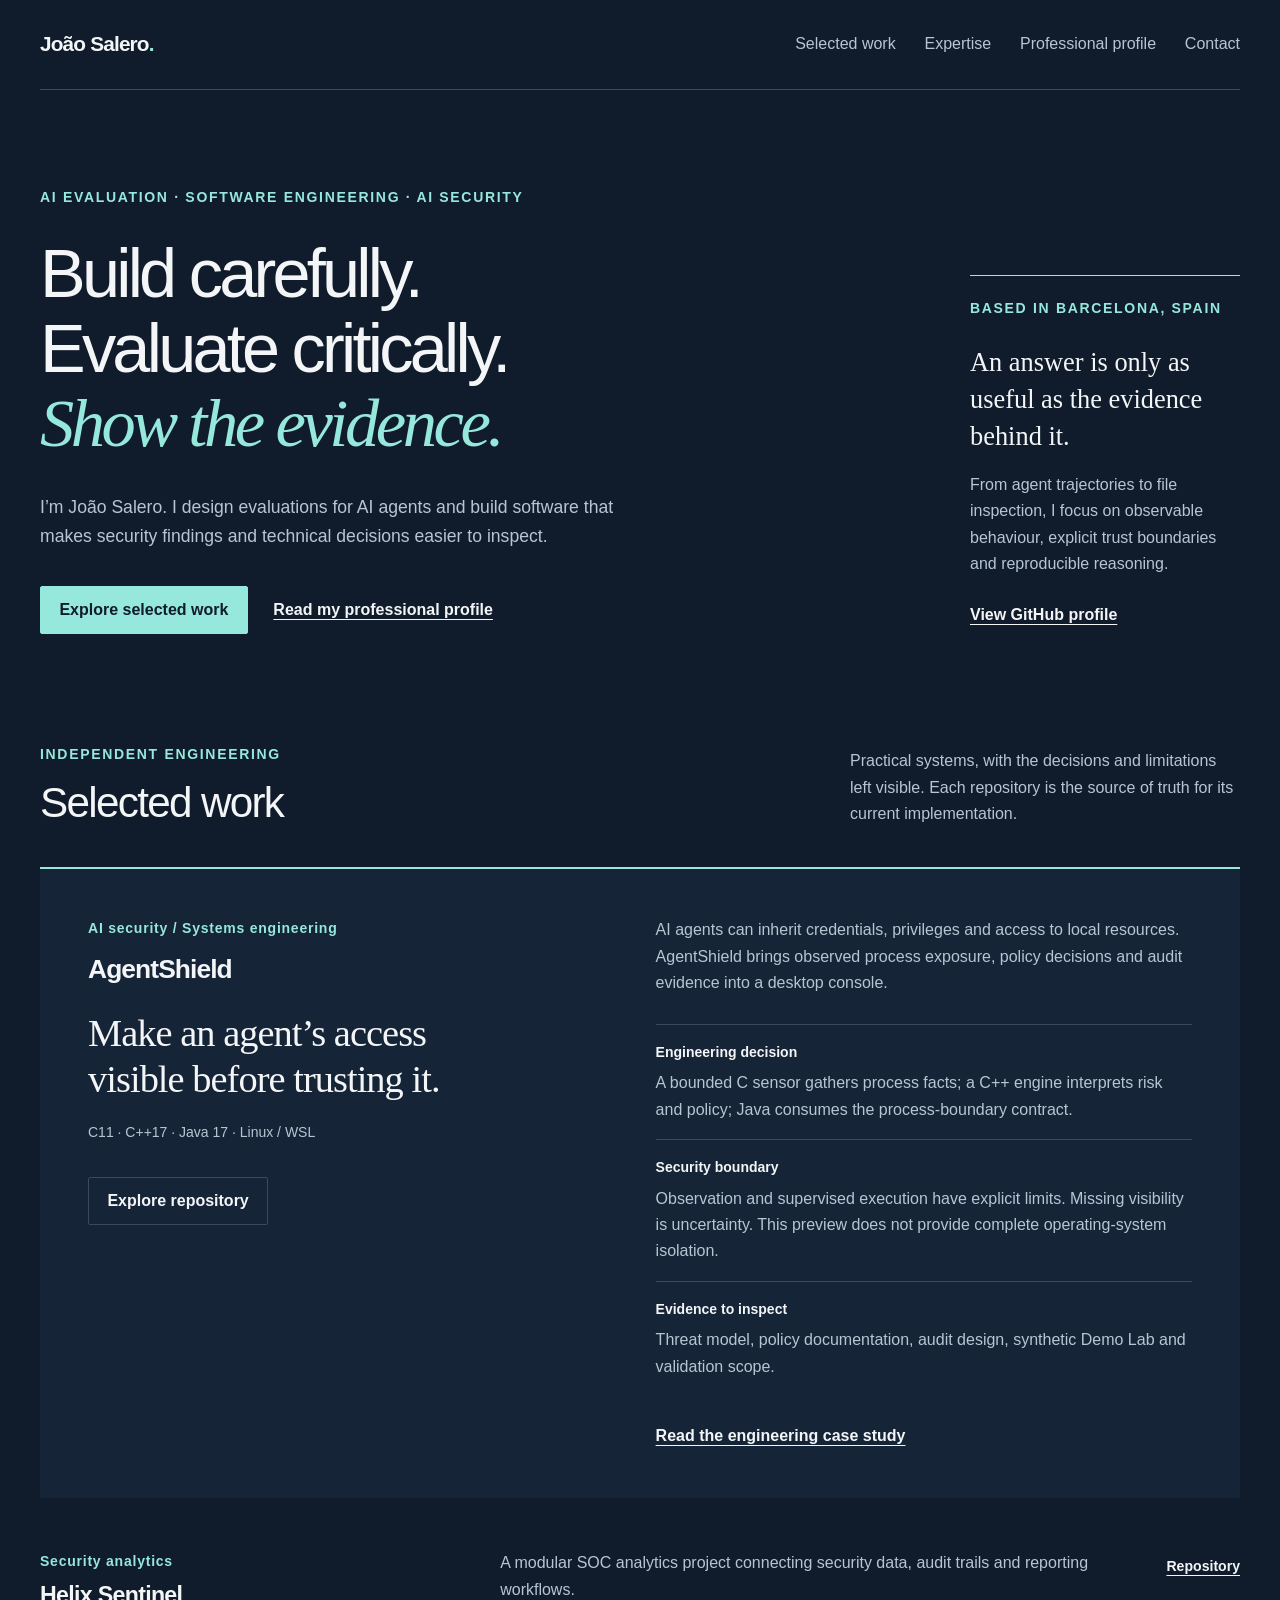
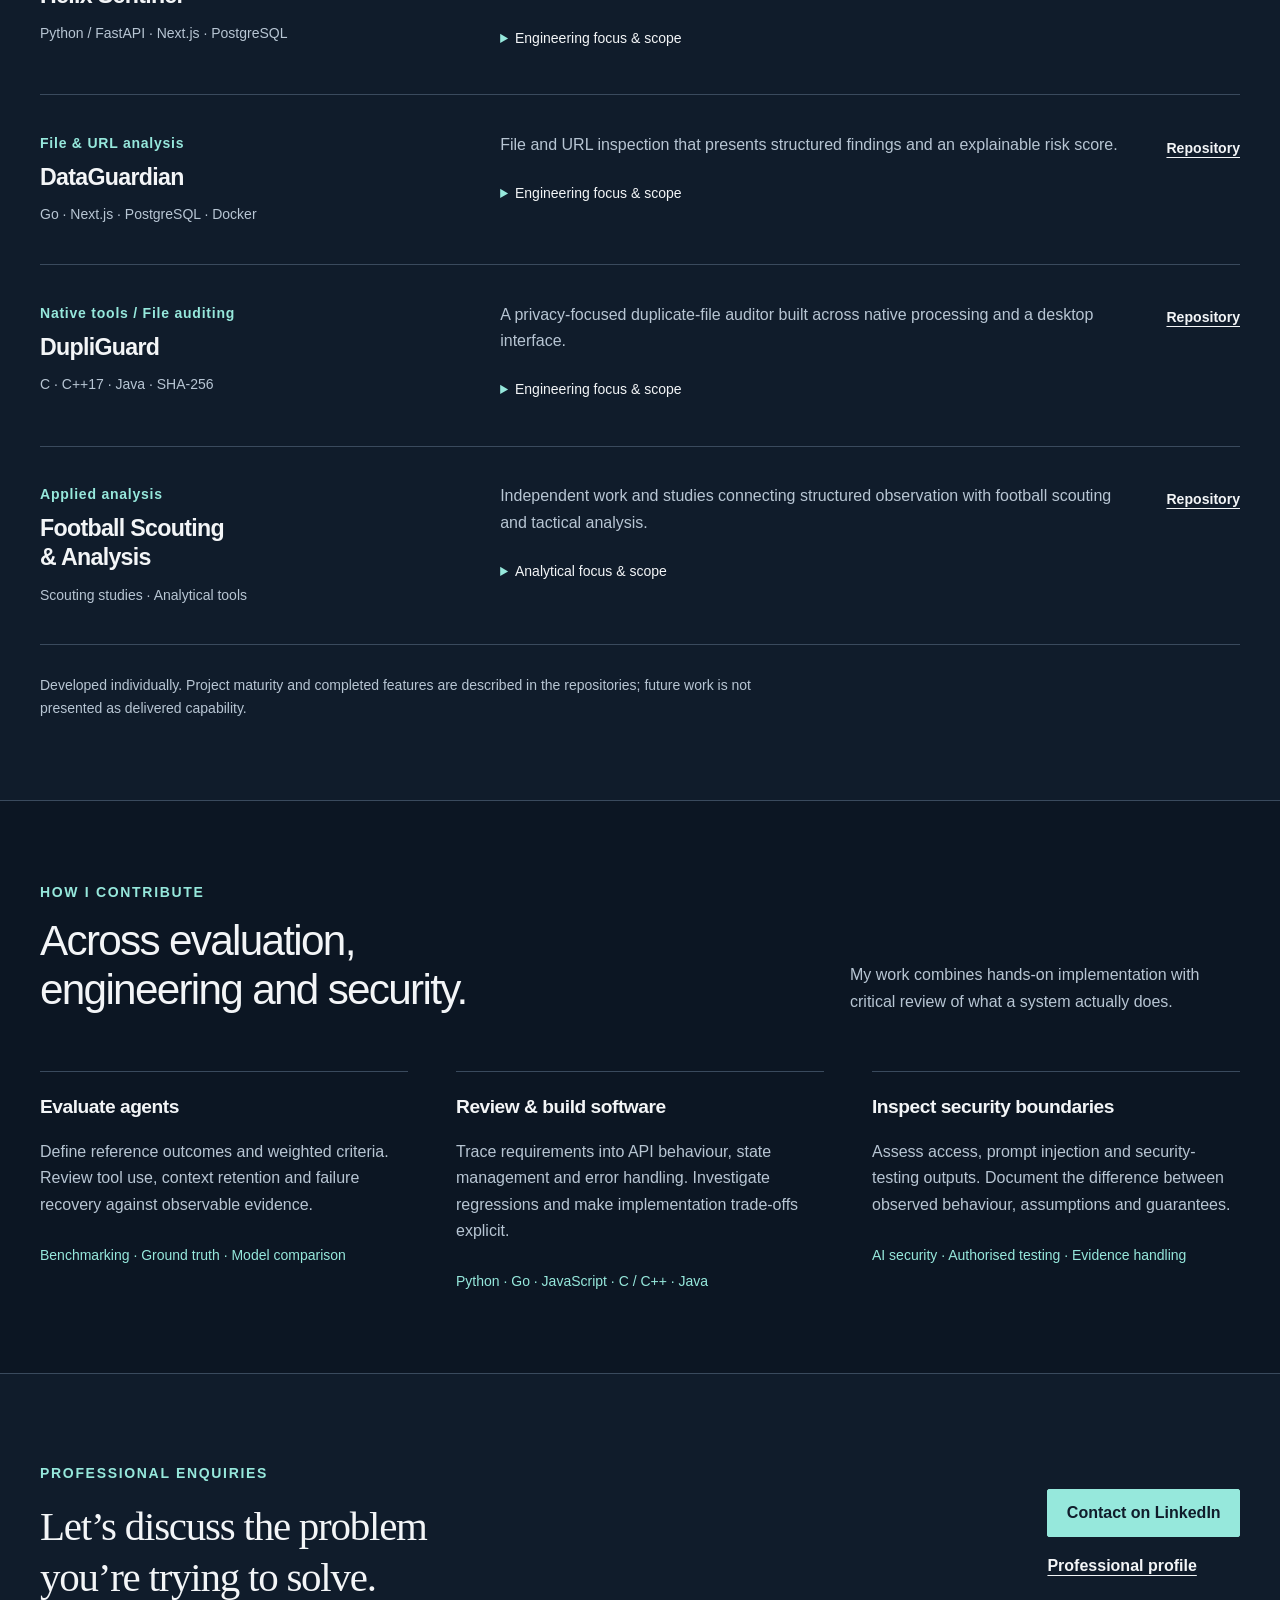
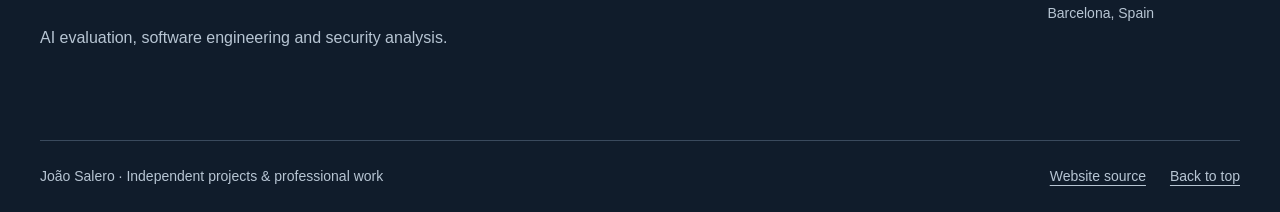
==== docs/index.html @ d2fc6507 "feat: align professional profile and add static engineering portfolio" ====
<!doctype html>
<html lang="en">
<head>
  <meta charset="utf-8">
  <meta name="viewport" content="width=device-width, initial-scale=1">
  <meta name="description" content="João Salero — AI evaluation engineer and software engineer working across agent benchmarking, security analysis and evidence-grounded engineering.">
  <meta name="theme-color" content="#101c2b">
  <meta http-equiv="Content-Security-Policy" content="default-src 'self'; script-src 'none'; style-src 'self'; img-src 'self'; base-uri 'none'; form-action 'none'; object-src 'none'">
  <meta property="og:title" content="João Salero — AI Evaluation & Software Engineering">
  <meta property="og:description" content="Independent projects, engineering decisions and a focus on verifiable evidence.">
  <meta property="og:type" content="website">
  <title>João Salero — AI Evaluation & Software Engineering</title>
  <link rel="canonical" href="https://joaosalero.github.io/joaosalero/">
  <link rel="icon" href="favicon.svg" type="image/svg+xml">
  <link rel="stylesheet" href="style.css">
</head>
<body>
  <a class="skip-link" href="#main">Skip to content</a>
  <header class="site-header wrap">
    <a class="wordmark" href="./" aria-label="João Salero, home">João Salero<span class="wordmark-dot" aria-hidden="true">.</span></a>
    <nav aria-label="Main navigation"><a href="#work">Selected work</a><a href="#practice">Expertise</a><a href="profile.html">Professional profile</a><a href="#contact">Contact</a></nav>
  </header>
  <main id="main">
    <section class="hero wrap" aria-labelledby="hero-title">
      <div class="hero-copy">
        <p class="eyebrow">AI evaluation · Software engineering · AI security</p>
        <h1 id="hero-title">Build carefully.<br> Evaluate critically.<br> <em>Show the evidence.</em></h1>
        <p class="hero-description">I’m João Salero. I design evaluations for AI agents and build software that makes security findings and technical decisions easier to inspect.</p>
        <div class="hero-actions"><a class="button" href="#work">Explore selected work</a><a class="text-link" href="profile.html">Read my professional profile</a></div>
      </div>
      <aside class="hero-note" aria-label="Engineering approach"><p class="eyebrow">Based in Barcelona, Spain</p><p class="note-title">An answer is only as useful as the evidence behind it.</p><p>From agent trajectories to file inspection, I focus on observable behaviour, explicit trust boundaries and reproducible reasoning.</p><a class="text-link" href="https://github.com/joaosalero">View GitHub profile</a></aside>
    </section>

    <section class="work-section wrap" id="work" aria-labelledby="work-title">
      <div class="section-heading"><div><p class="eyebrow">Independent engineering</p><h2 id="work-title">Selected work</h2></div><p>Practical systems, with the decisions and limitations left visible. Each repository is the source of truth for its current implementation.</p></div>
      <article class="featured-project" aria-labelledby="agentshield-title">
        <div class="featured-intro"><p class="project-category">AI security / Systems engineering</p><h3 id="agentshield-title">AgentShield</h3><p class="featured-summary">Make an agent’s access<br> visible before trusting it.</p><p class="stack">C11 · C++17 · Java 17 · Linux / WSL</p><a class="button button-outline" href="https://github.com/joaosalero/agentshield">Explore repository</a></div>
        <div class="featured-detail"><p>AI agents can inherit credentials, privileges and access to local resources. AgentShield brings observed process exposure, policy decisions and audit evidence into a desktop console.</p><dl class="decision-list"><div><dt>Engineering decision</dt><dd>A bounded C sensor gathers process facts; a C++ engine interprets risk and policy; Java consumes the process-boundary contract.</dd></div><div><dt>Security boundary</dt><dd>Observation and supervised execution have explicit limits. Missing visibility is uncertainty. This preview does not provide complete operating-system isolation.</dd></div><div><dt>Evidence to inspect</dt><dd>Threat model, policy documentation, audit design, synthetic Demo Lab and validation scope.</dd></div></dl><a class="text-link" href="https://github.com/joaosalero/agentshield/blob/main/docs/PORTFOLIO_CASE_STUDY.md">Read the engineering case study</a></div>
      </article>
      <div class="project-list">
        <article class="project-row" aria-labelledby="helix-title"><div><p class="project-category">Security analytics</p><h3 id="helix-title">Helix Sentinel</h3><p class="stack">Python / FastAPI · Next.js · PostgreSQL</p></div><div><p>A modular SOC analytics project connecting security data, audit trails and reporting workflows.</p><details><summary>Engineering focus &amp; scope</summary><div class="details-content"><p>The engineering focus is keeping domain responsibilities and evidence handling understandable as the platform develops.</p><p><strong>Boundary:</strong> a development preview. Ingestion authentication, tenant separation and refresh-token revocation require further work before production use.</p></div></details></div><a class="project-link" href="https://github.com/joaosalero/helix-sentinel" aria-label="Helix Sentinel repository">Repository</a></article>
        <article class="project-row" aria-labelledby="dataguardian-title"><div><p class="project-category">File &amp; URL analysis</p><h3 id="dataguardian-title">DataGuardian</h3><p class="stack">Go · Next.js · PostgreSQL · Docker</p></div><div><p>File and URL inspection that presents structured findings and an explainable risk score.</p><details><summary>Engineering focus &amp; scope</summary><div class="details-content"><p>A Go backend and Next.js interface inspect files and HTTP responses, persist findings and assign fixed scores by severity. Application-level SSRF controls restrict outbound URL inspection.</p><p><strong>Boundary:</strong> inspection runs inside the Go application process. An application container is not a dedicated per-analysis sandbox. Findings do not guarantee safety or complete malware detection.</p></div></details></div><a class="project-link" href="https://github.com/joaosalero/dataguardian" aria-label="DataGuardian repository">Repository</a></article>
        <article class="project-row" aria-labelledby="dupliguard-title"><div><p class="project-category">Native tools / File auditing</p><h3 id="dupliguard-title">DupliGuard</h3><p class="stack">C · C++17 · Java · SHA-256</p></div><div><p>A privacy-focused duplicate-file auditor built across native processing and a desktop interface.</p><details><summary>Engineering focus &amp; scope</summary><div class="details-content"><p>The project explores file comparison, hashing and integration between C, C++ and Java. Large-file behaviour, filesystem changes and memory use are important parts of reviewing a duplicate-file tool.</p><p><strong>Boundary:</strong> duplicate findings depend on filesystem conditions and documented guarantees. No benchmark or throughput claim is made here.</p></div></details></div><a class="project-link" href="https://github.com/joaosalero/dupliguard" aria-label="DupliGuard repository">Repository</a></article>
        <article class="project-row" aria-labelledby="football-title"><div><p class="project-category">Applied analysis</p><h3 id="football-title">Football Scouting<br> &amp; Analysis</h3><p class="stack">Scouting studies · Analytical tools</p></div><div><p>Independent work and studies connecting structured observation with football scouting and tactical analysis.</p><details><summary>Analytical focus &amp; scope</summary><div class="details-content"><p>This work accompanies my Professional Diploma in Football Scouting and Tactical Analysis at Barça Innovation Hub. It applies analytical thinking to player observation, interpretation and communication.</p><p><strong>Boundary:</strong> educational and independent work. Interpret outputs with the provenance, rights and limitations of the material used.</p></div></details></div><a class="project-link" href="https://github.com/joaosalero/football_scouting_-_analysis" aria-label="Football Scouting and Analysis repository">Repository</a></article>
      </div>
      <p class="section-note">Developed individually. Project maturity and completed features are described in the repositories; future work is not presented as delivered capability.</p>
    </section>
    <section class="practice-section" id="practice" aria-labelledby="practice-title"><div class="wrap"><div class="section-heading"><div><p class="eyebrow">How I contribute</p><h2 id="practice-title">Across evaluation,<br> engineering and security.</h2></div><p>My work combines hands-on implementation with critical review of what a system actually does.</p></div><div class="practice-grid"><div><h3>Evaluate agents</h3><p>Define reference outcomes and weighted criteria. Review tool use, context retention and failure recovery against observable evidence.</p><p class="practice-tools">Benchmarking · Ground truth · Model comparison</p></div><div><h3>Review &amp; build software</h3><p>Trace requirements into API behaviour, state management and error handling. Investigate regressions and make implementation trade-offs explicit.</p><p class="practice-tools">Python · Go · JavaScript · C / C++ · Java</p></div><div><h3>Inspect security boundaries</h3><p>Assess access, prompt injection and security-testing outputs. Document the difference between observed behaviour, assumptions and guarantees.</p><p class="practice-tools">AI security · Authorised testing · Evidence handling</p></div></div></div></section>
    <section class="contact-section wrap" id="contact" aria-labelledby="contact-title"><div><p class="eyebrow">Professional enquiries</p><h2 id="contact-title">Let’s discuss the problem<br> you’re trying to solve.</h2><p>AI evaluation, software engineering and security analysis.</p></div><div class="contact-links"><a class="button" href="https://www.linkedin.com/in/jo%C3%A3o-luiz-a-37aa011a8/">Contact on LinkedIn</a><a class="text-link" href="profile.html">Professional profile</a><span class="contact-location">Barcelona, Spain</span></div></section>
  </main>
  <footer class="site-footer wrap"><p>João Salero · Independent projects &amp; professional work</p><a href="https://github.com/joaosalero/joaosalero">Website source</a><a href="#main">Back to top</a></footer>
</body>
</html>
---- docs/style.css ----
:root {
  color-scheme:dark;
  --bg:#101c2b;
  --surface:#152437;
  --text:#f3f5f7;
  --muted:#b7c5d3;
  --line:#3a4a5d;
  --accent:#96e8dc;
  --ink:#101c2b;
  --max:1240px;
  font-family:Inter,"Segoe UI",Arial,sans-serif;
  font-size:100%;
  font-synthesis:none;
  text-rendering:optimizeLegibility
}
* {
  box-sizing:border-box
}
html {
  scroll-behavior:smooth;
  scroll-padding-top:2rem
}
body {
  margin:0;
  background:var(--bg);
  color:var(--text);
  line-height:1.65
}
a {
  color:inherit;
  text-decoration-thickness:1px;
  text-underline-offset:.25em
}
a:hover {
  color:var(--accent)
}
a:focus-visible,summary:focus-visible {
  outline:3px solid var(--accent);
  outline-offset:6px
}
p,h1,h2,h3,dl {
  margin:0
}
p+p {
  margin-top:1rem
}
.wrap {
  width:min(calc(100% - 5rem),var(--max));
  margin-inline:auto
}
.skip-link {
  position:absolute;
  left:1rem;
  top:-6rem;
  padding:.7rem 1rem;
  background:var(--accent);
  color:var(--ink);
  z-index:5
}
.skip-link:hover { color:var(--ink); }
.skip-link:focus {
  top:1rem
}
.site-header {
  display:flex;
  align-items:center;
  justify-content:space-between;
  gap:2rem;
  padding-block:1.7rem;
  border-bottom:1px solid var(--line)
}
.wordmark {
  font-size:1.3rem;
  font-weight:700;
  letter-spacing:-.04em;
  text-decoration:none;
  white-space:nowrap
}
.wordmark-dot {
  color:var(--accent)
}
nav {
  display:flex;
  align-items:center;
  gap:1.8rem;
  flex-wrap:wrap
}
nav a {
  font-size:1rem;
  text-decoration:none;
  color:var(--muted)
}
.hero {
  display:grid;
  grid-template-columns:minmax(0,1fr) 270px;
  gap:5rem;
  align-items:end;
  padding-block:6rem 6.8rem
}
.eyebrow {
  font-size:.875rem;
  font-weight:600;
  text-transform:uppercase;
  letter-spacing:.12em;
  color:var(--accent);
  line-height:1.6
}
.hero h1 {
  font-size:clamp(2.75rem,5.35vw,4.65rem);
  font-weight:450;
  letter-spacing:-.055em;
  line-height:1.09;
  margin-top:1.8rem
}
.hero h1 em {
  font-family:Georgia,"Times New Roman",serif;
  font-weight:400;
  color:var(--accent);
  letter-spacing:-.05em
}
.hero-description {
  max-width:600px;
  font-size:1.1rem;
  color:var(--muted);
  margin-top:2rem
}
.hero-actions {
  display:flex;
  align-items:center;
  gap:1.6rem;
  flex-wrap:wrap;
  margin-top:2.2rem
}
.button {
  display:inline-flex;
  justify-content:center;
  align-items:center;
  min-height:48px;
  padding:.75rem 1.15rem;
  background:var(--accent);
  color:var(--ink);
  font-weight:650;
  font-size:1rem;
  text-decoration:none;
  border:1px solid var(--accent);
  border-radius:2px;
  line-height:1.4
}
.button:hover {
  background:#c0f4ec;
  color:var(--ink)
}
.text-link {
  font-size:1rem;
  font-weight:550;
  text-decoration-line:underline
}
.hero-note {
  border-top:1px solid var(--accent);
  padding-top:1.3rem;
  padding-bottom:.4rem
}
.hero-note .eyebrow {
  font-size:.875rem
}
.note-title {
  font-family:Georgia,"Times New Roman",serif;
  font-size:1.65rem;
  line-height:1.4;
  margin-top:1.5rem
}
.hero-note>p:not(.eyebrow):not(.note-title) {
  font-size:1rem;
  color:var(--muted);
  margin-block:1.1rem 1.5rem
}
.work-section {
  padding-bottom:5rem
}
.section-heading {
  display:flex;
  align-items:end;
  justify-content:space-between;
  gap:3rem;
  margin-bottom:2.5rem
}
.section-heading h2 {
  font-size:clamp(2rem,3.3vw,2.9rem);
  font-weight:450;
  letter-spacing:-.04em;
  line-height:1.18;
  margin-top:.75rem
}
.section-heading>p {
  max-width:390px;
  font-size:1rem;
  color:var(--muted)
}
.featured-project {
  display:grid;
  grid-template-columns:1fr 1.1fr;
  gap:5rem;
  padding:3rem;
  background:var(--surface);
  border-top:2px solid var(--accent)
}
.project-category {
  color:var(--accent);
  font-size:.875rem;
  font-weight:600;
  letter-spacing:.055em
}
.featured-intro h3 {
  font-size:1.65rem;
  letter-spacing:-.035em;
  margin-top:.75rem;
  line-height:1.25
}
.featured-summary {
  font-family:Georgia,"Times New Roman",serif;
  font-size:clamp(1.8rem,3vw,2.55rem);
  line-height:1.22;
  margin-top:1.5rem;
  letter-spacing:-.025em
}
.stack {
  font-size:.875rem;
  color:var(--muted);
  margin-top:1.1rem;
  line-height:1.7
}
.button-outline {
  background:transparent;
  color:var(--text);
  border-color:var(--line);
  margin-top:2rem
}
.button-outline:hover {
  background:var(--accent);
  border-color:var(--accent)
}
.featured-detail>p {
  color:var(--muted);
  font-size:1rem
}
.decision-list {
  margin-block:1.7rem
}
.decision-list>div {
  padding-block:1rem;
  border-top:1px solid var(--line)
}
dt {
  font-size:.875rem;
  font-weight:650;
  color:var(--text)
}
dd {
  font-size:1rem;
  color:var(--muted);
  margin:.4rem 0 0
}
.project-list {
  margin-top:1rem
}
.project-row {
  display:grid;
  grid-template-columns:1fr 1.5fr auto;
  gap:3rem;
  padding-block:2.3rem;
  border-bottom:1px solid var(--line);
  align-items:start
}
.project-row h3 {
  font-size:1.45rem;
  font-weight:550;
  line-height:1.25;
  letter-spacing:-.03em;
  margin-top:.5rem
}
.project-row .stack {
  margin-top:.7rem
}
.project-row>div:nth-child(2)>p {
  font-size:1rem;
  color:var(--muted)
}
.project-link {
  font-size:.88rem;
  font-weight:600;
  padding:.3rem 0;
  min-height:44px
}
.project-row details {
  margin-top:1.05rem
}
summary {
  cursor:pointer;
  font-size:.875rem;
  color:var(--text);
  padding:.45rem 0;
  width:fit-content
}
summary::marker {
  color:var(--accent)
}
.details-content {
  padding:1rem 0 .2rem;
  color:var(--muted);
  font-size:1rem
}
.details-content strong {
  color:var(--text);
  font-weight:550
}
.section-note {
  max-width:760px;
  margin-top:1.8rem;
  font-size:.875rem;
  color:var(--muted)
}
.practice-section {
  background:#0c1623;
  padding-block:5rem;
  border-block:1px solid var(--line)
}
.practice-grid {
  display:grid;
  grid-template-columns:repeat(3,1fr);
  gap:3rem;
  margin-top:3.5rem
}
.practice-grid h3 {
  font-size:1.2rem;
  letter-spacing:-.025em;
  font-weight:550;
  border-top:1px solid var(--line);
  padding-top:1.2rem
}
.practice-grid p {
  color:var(--muted);
  font-size:1rem;
  margin-top:1rem
}
.practice-grid .practice-tools {
  font-size:.875rem;
  color:var(--accent);
  margin-top:1.6rem
}
.contact-section {
  display:flex;
  justify-content:space-between;
  align-items:center;
  gap:3rem;
  padding-block:5.5rem
}
.contact-section h2 {
  font-family:Georgia,"Times New Roman",serif;
  font-size:clamp(2rem,3.2vw,2.8rem);
  font-weight:400;
  letter-spacing:-.03em;
  line-height:1.25;
  margin-top:1rem
}
.contact-section>div>p:last-child {
  color:var(--muted);
  margin-top:1.4rem
}
.contact-links {
  display:flex;
  flex-direction:column;
  align-items:flex-start;
  gap:1rem;
  flex-shrink:0
}
.contact-location {
  color:var(--muted);
  font-size:.875rem;
  margin-top:.4rem
}
.site-footer {
  display:flex;
  gap:1.5rem;
  justify-content:space-between;
  align-items:center;
  border-top:1px solid var(--line);
  padding-block:1.5rem;
  font-size:.875rem;
  color:var(--muted)
}
.site-footer p {
  margin-right:auto
}
.site-footer a {
  white-space:nowrap
}
.profile-main {
  max-width:860px;
  margin-inline:auto;
  padding-block:4.5rem 5rem
}
.profile-main h1 {
  font-size:clamp(2.8rem,6vw,4.5rem);
  font-weight:450;
  letter-spacing:-.05em;
  line-height:1.15;
  margin-top:1rem
}
.profile-lead {
  font-size:1.3rem;
  color:var(--accent);
  margin-top:1.2rem
}
.profile-meta {
  color:var(--muted);
  font-size:1rem;
  margin-top:1rem
}
.profile-main section {
  margin-top:3rem;
  border-top:1px solid var(--line);
  padding-top:1.6rem
}
.profile-main h2 {
  font-size:1.3rem;
  font-weight:550;
  letter-spacing:-.025em;
  margin-bottom:1rem
}
.profile-main h3 {
  font-size:1rem;
  margin:1.5rem 0 .4rem
}
.profile-main section>p,.profile-main li {
  color:var(--muted)
}
.profile-main ul {
  padding-left:1.2rem
}
.profile-main li {
  padding-left:.3rem;
  margin-block:.5rem
}
.profile-main .print-note {
  font-size:.875rem;
  color:var(--muted);
  margin-top:2rem
}
.profile-main .experience-item {
  margin-block:1.6rem
}
.experience-item p {
  font-size:1rem;
  color:var(--muted)
}
@media(min-width:1500px) {
  .hero {
    padding-top:7.5rem;
    padding-bottom:8rem
  }
}
@media(max-width:1000px) {
  .wrap {
    width:calc(100% - 3rem)
  }
  .hero {
    gap:2.5rem;
    grid-template-columns:minmax(0,1fr) 230px;
    padding-block:4.5rem 5rem
  }
  .hero h1 {
    font-size:clamp(2.7rem,5.6vw,4rem)
  }
  .hero-actions {
    gap:1.2rem
  }
  .featured-project {
    gap:2.5rem;
    padding:2.3rem
  }
  .project-row {
    gap:1.8rem;
    grid-template-columns:1fr 1.35fr auto
  }
  .practice-grid {
    gap:2rem
  }
  nav {
    gap:1.2rem
  }
  .profile-main {
    max-width:760px
  }
}
@media(max-width:760px) {
  .site-header {
    align-items:flex-start;
    flex-direction:column;
    gap:1.2rem;
    padding-block:1.3rem
  }
  nav {
    gap:.5rem 1.2rem
  }
  nav a {
    font-size:.875rem;
    min-height:32px;
    display:inline-flex;
    align-items:center
  }
  .hero {
    grid-template-columns:1fr;
    gap:3rem;
    padding-block:3.5rem 4rem
  }
  .hero h1 {
    font-size:clamp(2.65rem,8.7vw,4rem);
    margin-top:1.4rem
  }
  .hero-description {
    font-size:1rem
  }
  .hero-note {
    max-width:520px;
    display:grid;
    grid-template-columns:1fr 1fr;
    gap:1rem 2rem
  }
  .hero-note .eyebrow {
    grid-column:1/-1
  }
  .hero-note .note-title {
    margin:0;
    font-size:1.4rem;
    grid-row:2/4
  }
  .hero-note>p:not(.eyebrow):not(.note-title) {
    margin:0;
    font-size:.875rem
  }
  .hero-note .text-link {
    grid-column:2
  }
  .section-heading {
    align-items:flex-start;
    flex-direction:column;
    gap:1.2rem;
    margin-bottom:2rem
  }
  .section-heading>p {
    max-width:560px
  }
  .featured-project {
    grid-template-columns:1fr;
    gap:2.3rem;
    padding:2rem
  }
  .featured-summary br {
    display:none
  }
  .featured-summary {
    max-width:400px
  }
  .button-outline {
    margin-top:1.3rem
  }
  .project-row {
    grid-template-columns:1fr;
    gap:1rem;
    padding-block:2rem
  }
  .project-row .project-link {
    width:fit-content;
    align-self:start
  }
  .project-row h3 br {
    display:none
  }
  .project-row>div:nth-child(2) {
    max-width:600px
  }
  .practice-section {
    padding-block:3.5rem
  }
  .practice-grid {
    grid-template-columns:1fr;
    gap:2rem;
    margin-top:2.5rem
  }
  .practice-grid .practice-tools {
    margin-top:1rem
  }
  .contact-section {
    align-items:flex-start;
    flex-direction:column;
    gap:2rem;
    padding-block:3.5rem
  }
  .contact-section h2 br {
    display:none
  }
  .site-footer {
    flex-wrap:wrap;
    gap:.7rem 1.5rem
  }
  .site-footer p {
    flex-basis:100%
  }
  .profile-main {
    padding-block:3rem 4rem
  }
  .profile-lead {
    font-size:1.15rem
  }
}
@media(max-width:400px) {
  .wrap {
    width:calc(100% - 2rem)
  }
  .hero h1 {
    font-size:2.6rem
  }
  .eyebrow {
    font-size:.875rem
  }
  .hero-note {
    grid-template-columns:1fr
  }
  .hero-note .note-title {
    grid-row:auto
  }
  .hero-note .text-link {
    grid-column:auto
  }
  .hero-actions {
    align-items:flex-start;
    flex-direction:column
  }
  .featured-project {
    padding:1.5rem
  }
  .profile-main h1 {
    font-size:2.8rem
  }
}
@media(prefers-reduced-motion:reduce) {
  html {
    scroll-behavior:auto
  }
}
@media print {
  :root {
    color-scheme:light;
    --bg:#fff;
    --text:#111;
    --muted:#333;
    --line:#aaa;
    --accent:#164b54;
    --ink:#111
  }
  body {
    font-size:10pt;
    background:#fff;
    color:#111;
    line-height:1.5
  }
  .site-header,.site-footer,.skip-link,.print-note {
    display:none
  }
  .wrap,.profile-main {
    width:100%;
    max-width:none;
    margin:0;
    padding:0
  }
  .profile-main h1 {
    font-size:27pt
  }
  .profile-lead {
    font-size:13pt
  }
  .profile-main section {
    margin-top:1.3rem;
    padding-top:.8rem;
    break-inside:avoid
  }
  .profile-main h2 {
    font-size:13pt
  }
  .profile-main h3 {
    font-size:10pt
  }
  .profile-main a {
    color:#111;
    text-decoration:none
  }
  .profile-main .experience-item {
    margin-block:.7rem
  }
  .profile-main li {
    margin-block:.3rem
  }
  @page {
    margin:18mm
  }
}
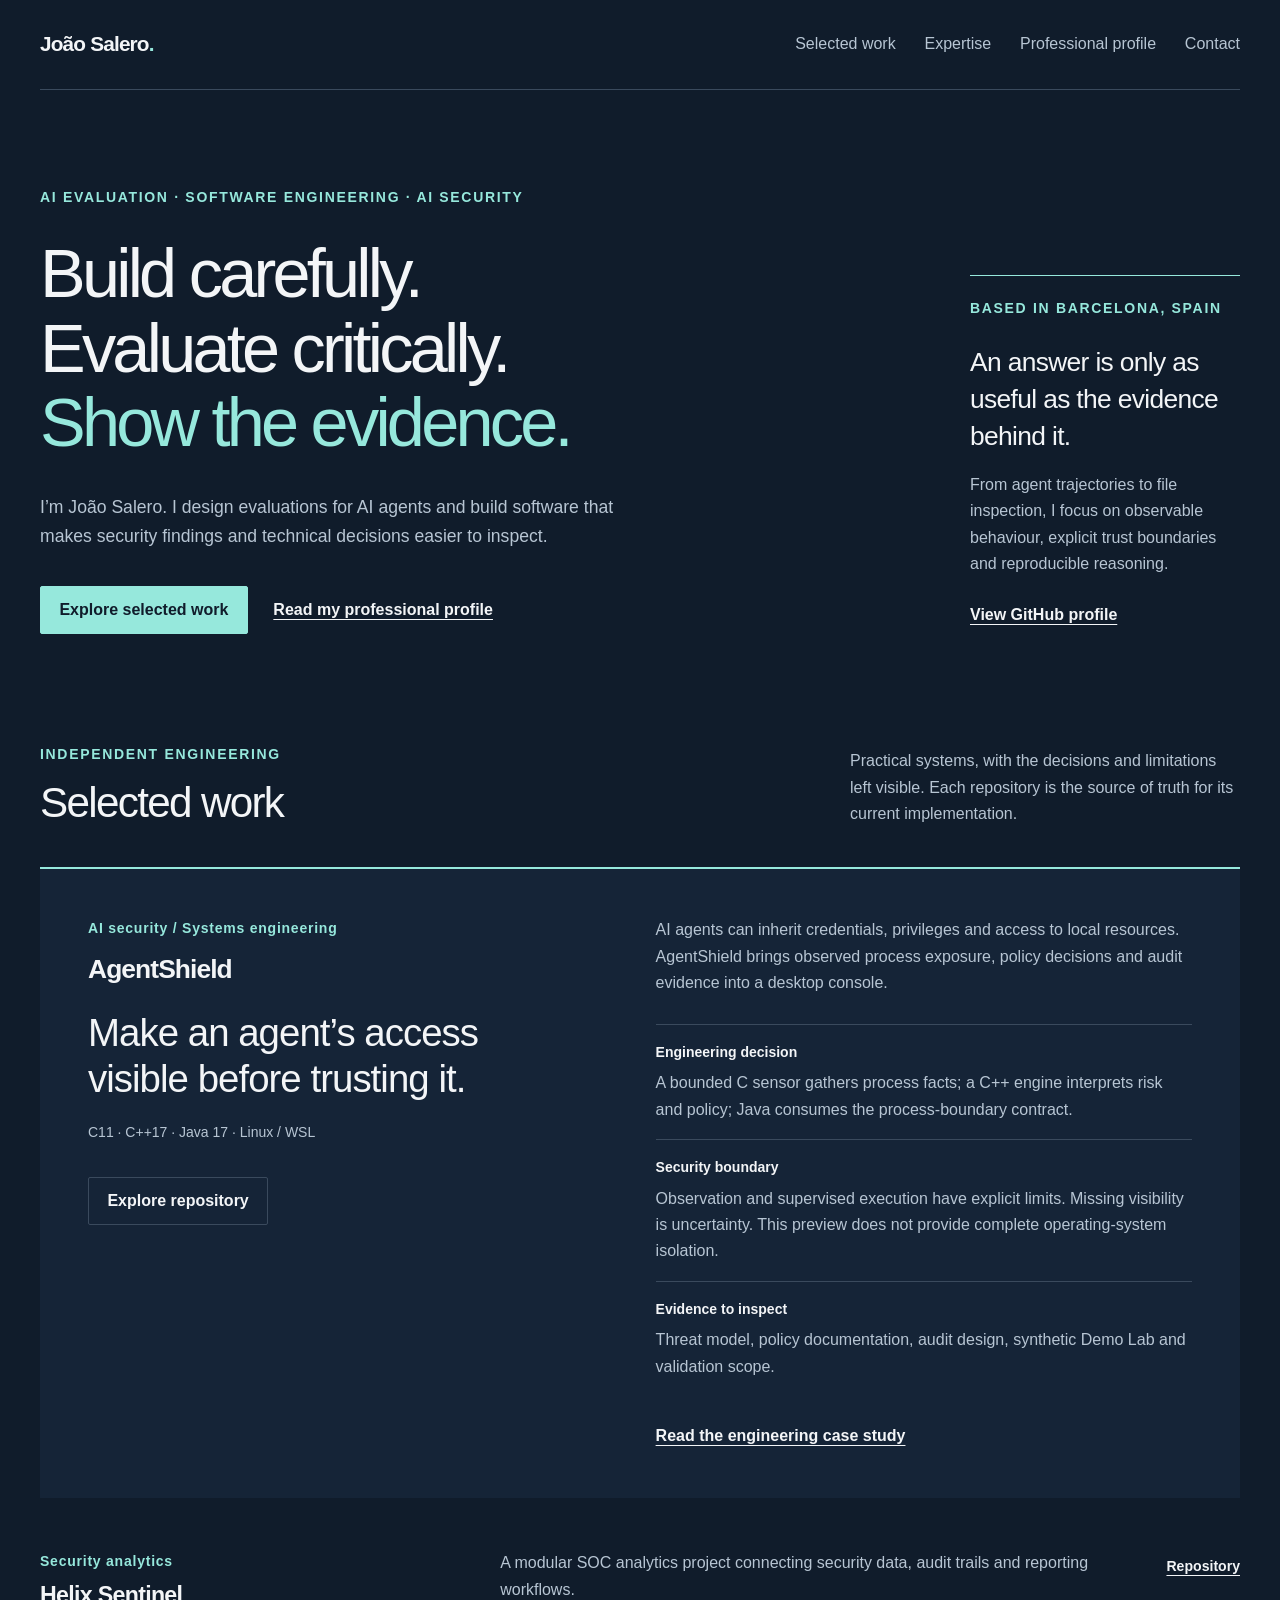
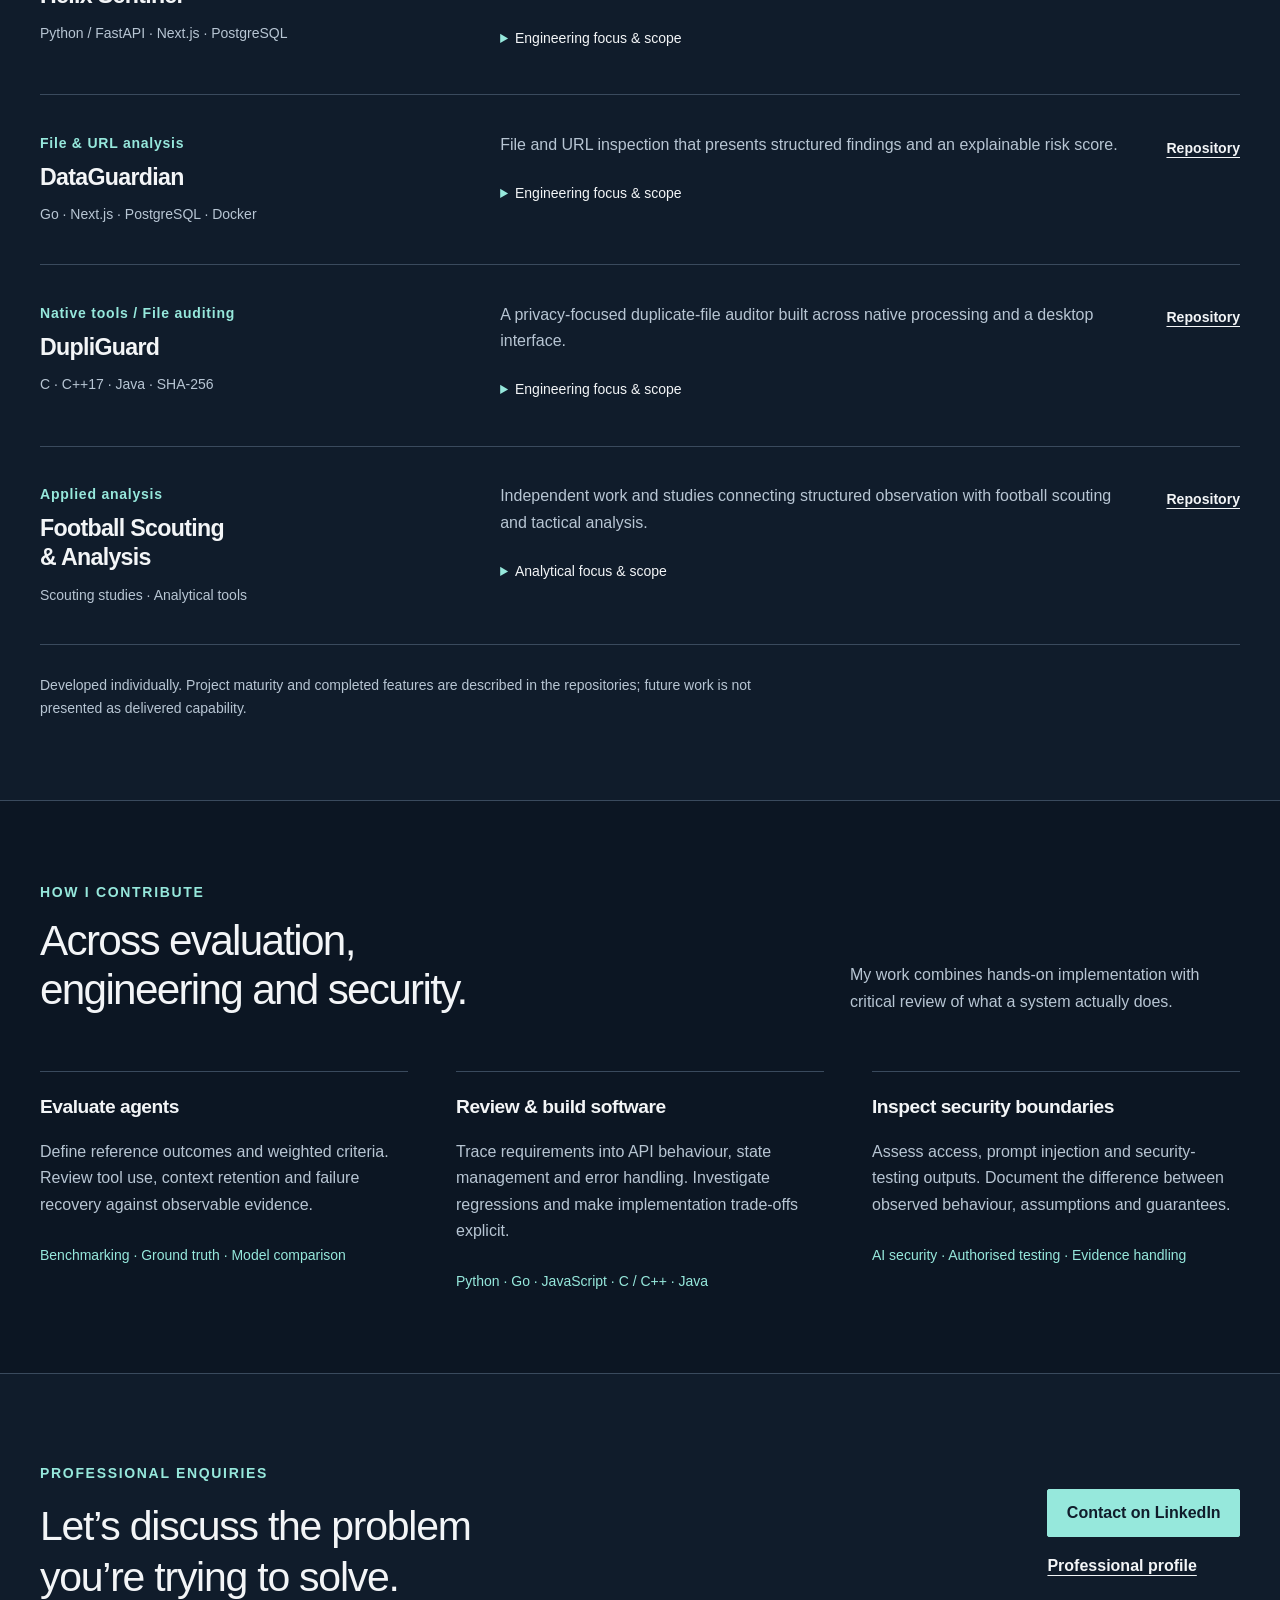
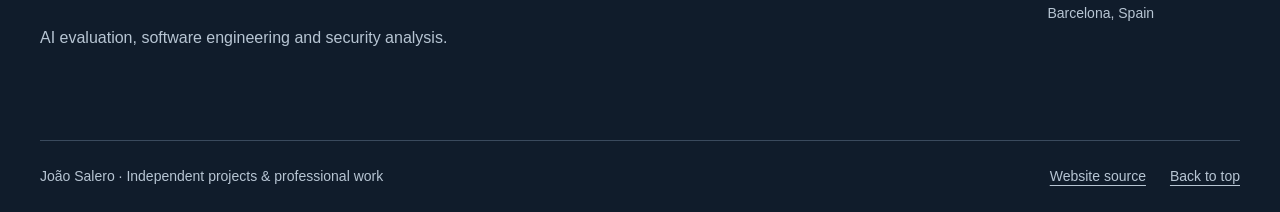
==== commit 65b3ecaf: "fix: refresh cached stylesheet after typography update" ====
--- a/docs/index.html
+++ b/docs/index.html
@@ -12,7 +12,7 @@
   <title>João Salero — AI Evaluation & Software Engineering</title>
   <link rel="canonical" href="https://joaosalero.github.io/joaosalero/">
   <link rel="icon" href="favicon.svg" type="image/svg+xml">
-  <link rel="stylesheet" href="style.css">
+  <link rel="stylesheet" href="style.css?v=125bdb4">
 </head>
 <body>
   <a class="skip-link" href="#main">Skip to content</a>
--- a/docs/style.css
+++ b/docs/style.css
@@ -113,10 +113,11 @@
   margin-top:1.8rem
 }
 .hero h1 em {
-  font-family:Georgia,"Times New Roman",serif;
-  font-weight:400;
+  font-family:inherit;
+  font-style:normal;
+  font-weight:inherit;
   color:var(--accent);
-  letter-spacing:-.05em
+  letter-spacing:inherit
 }
 .hero-description {
   max-width:600px;
@@ -164,7 +165,9 @@
   font-size:.875rem
 }
 .note-title {
-  font-family:Georgia,"Times New Roman",serif;
+  font-family:inherit;
+  font-weight:500;
+  letter-spacing:-.025em;
   font-size:1.65rem;
   line-height:1.4;
   margin-top:1.5rem
@@ -217,7 +220,8 @@
   line-height:1.25
 }
 .featured-summary {
-  font-family:Georgia,"Times New Roman",serif;
+  font-family:inherit;
+  font-weight:500;
   font-size:clamp(1.8rem,3vw,2.55rem);
   line-height:1.22;
   margin-top:1.5rem;
@@ -355,9 +359,9 @@
   padding-block:5.5rem
 }
 .contact-section h2 {
-  font-family:Georgia,"Times New Roman",serif;
+  font-family:inherit;
   font-size:clamp(2rem,3.2vw,2.8rem);
-  font-weight:400;
+  font-weight:450;
   letter-spacing:-.03em;
   line-height:1.25;
   margin-top:1rem
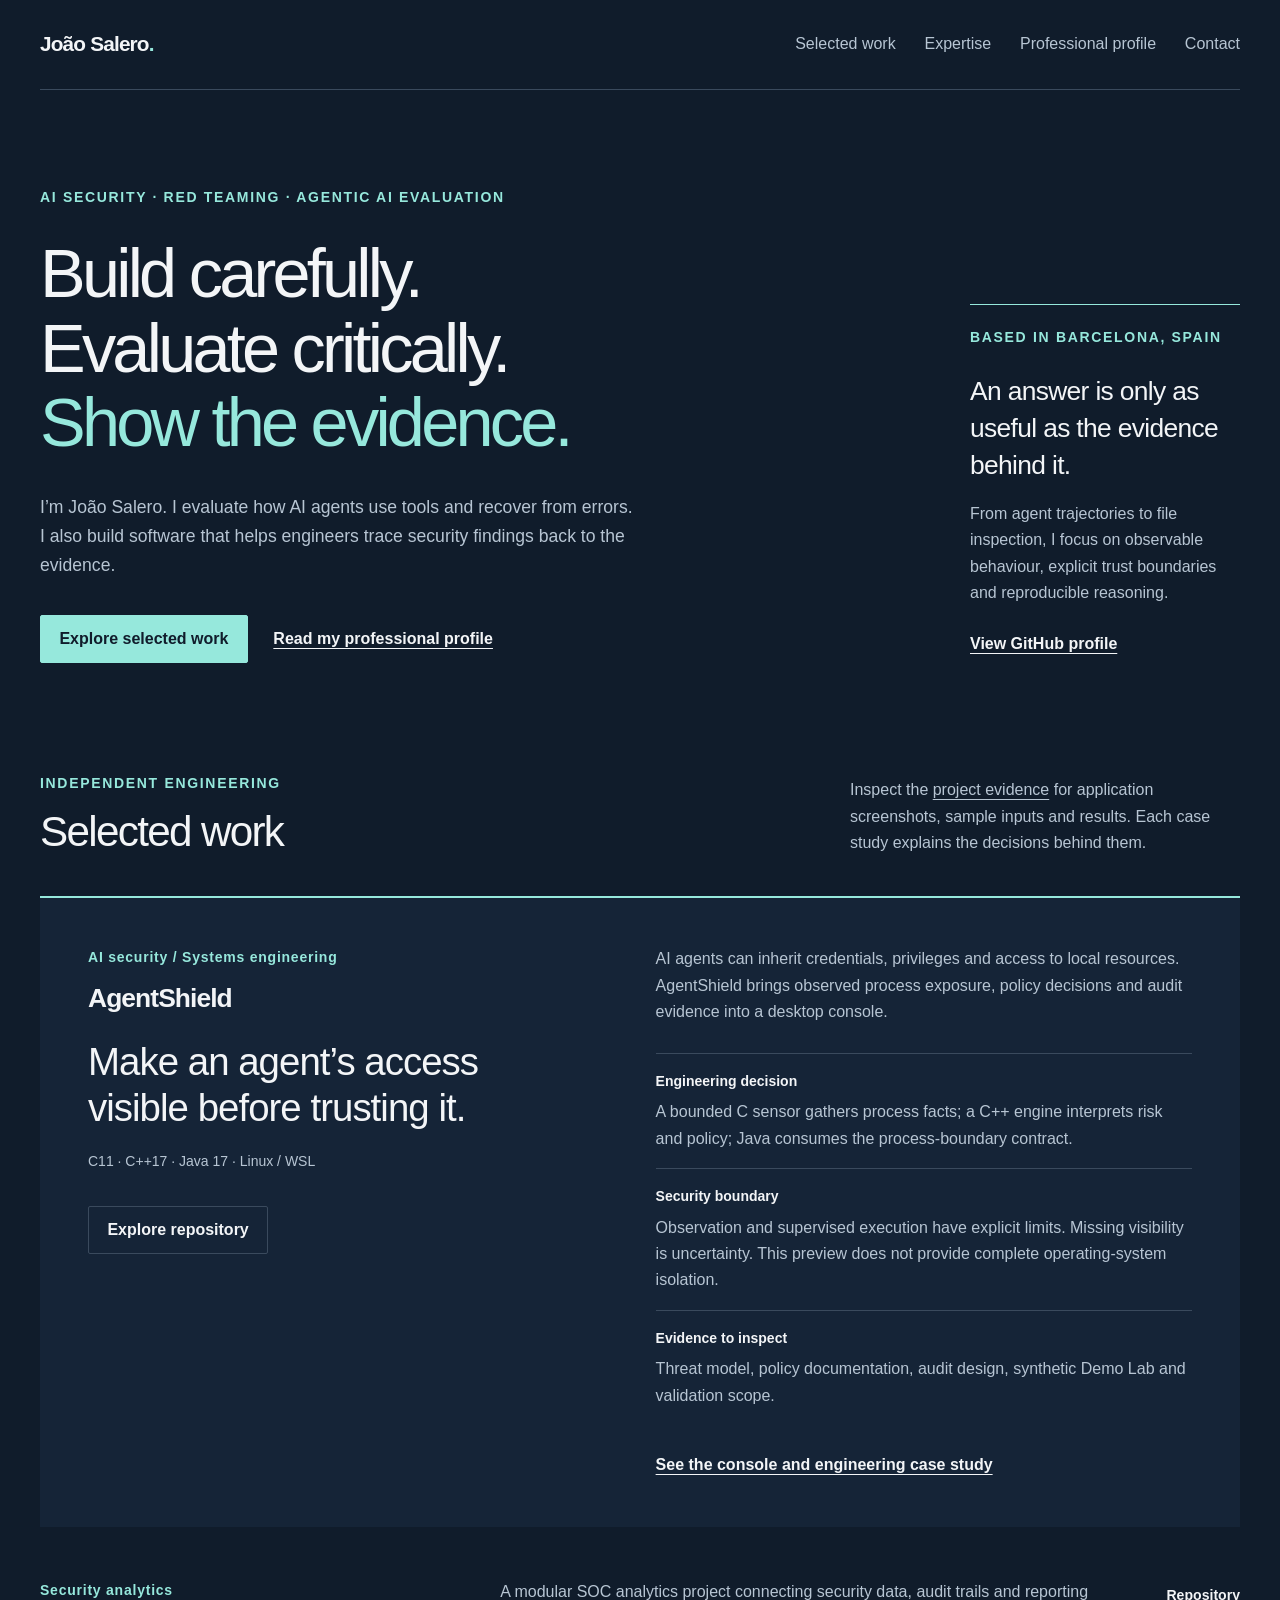
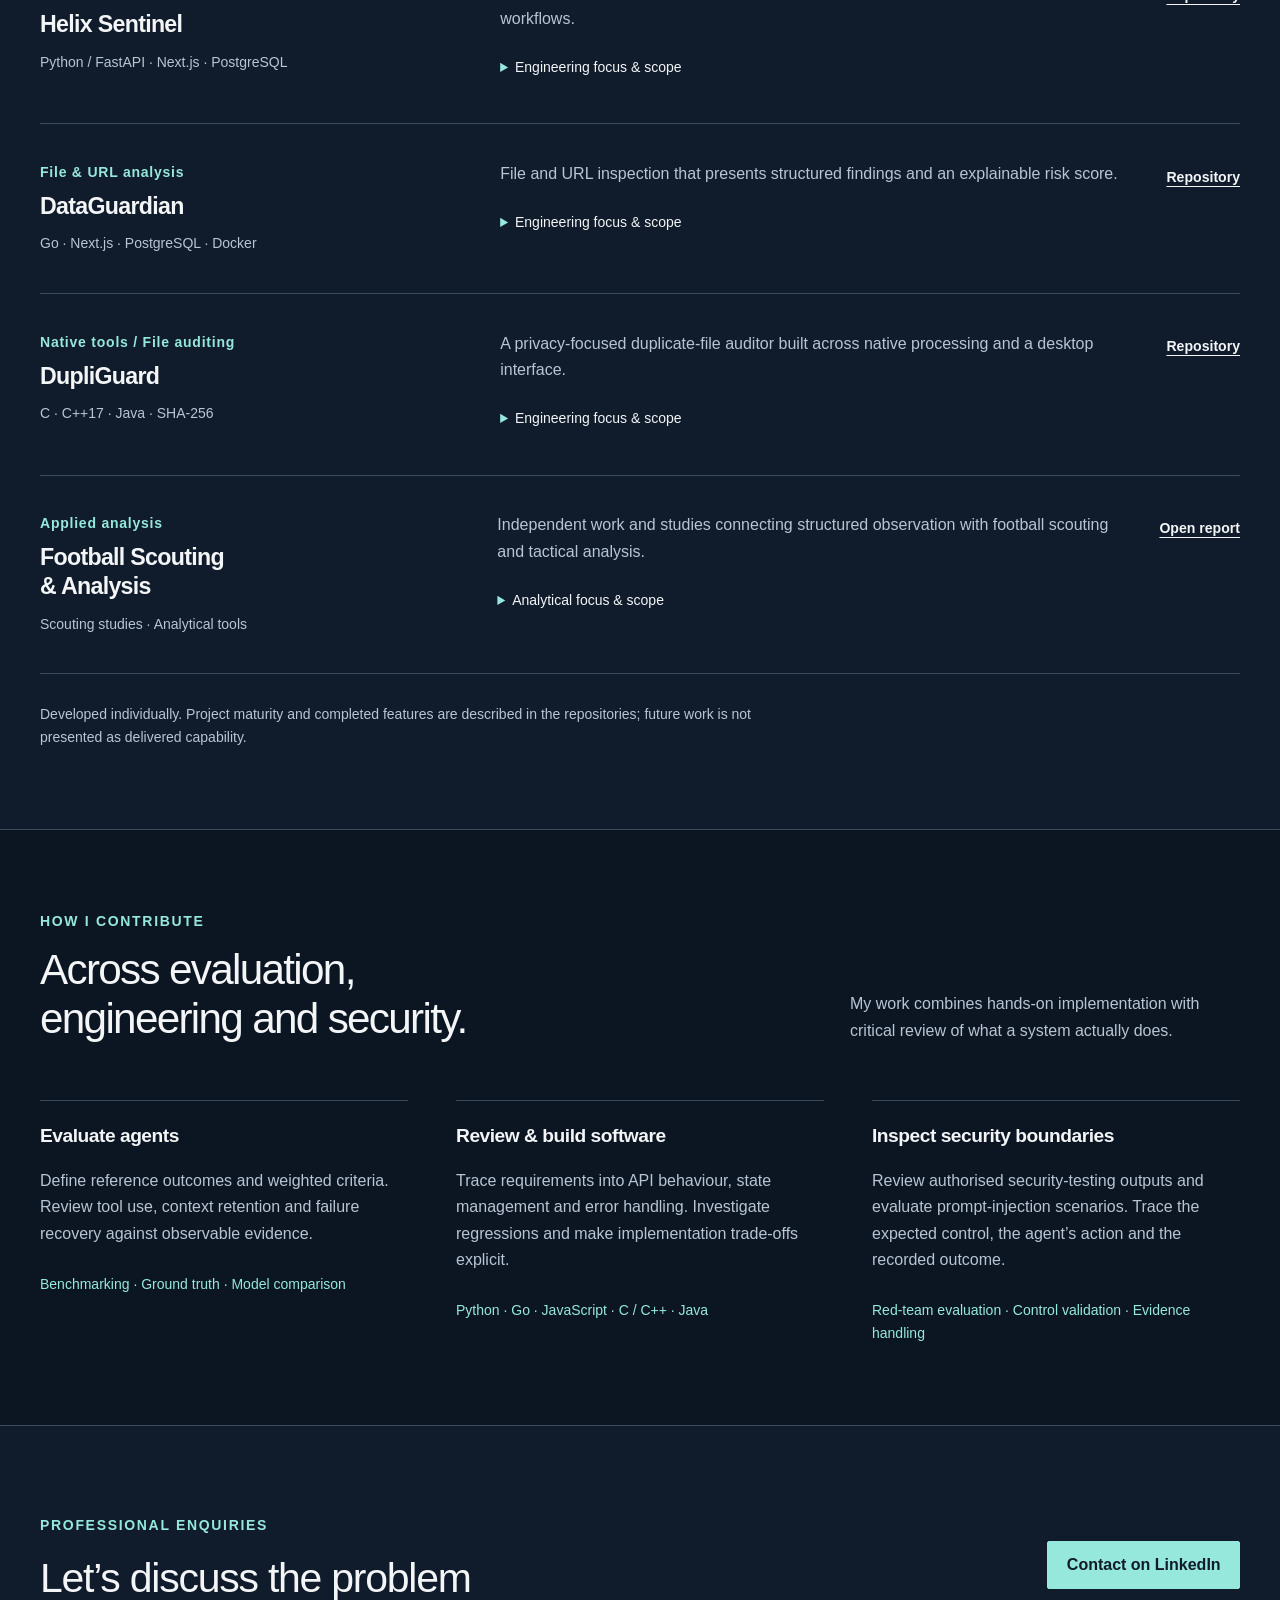
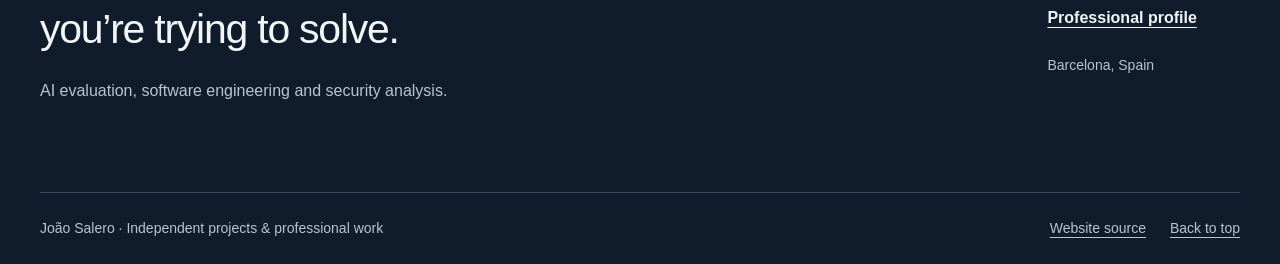
==== commit 539503d1: "feat: connect portfolio projects to engineering evidence" ====
--- a/docs/index.html
+++ b/docs/index.html
@@ -3,16 +3,16 @@
 <head>
   <meta charset="utf-8">
   <meta name="viewport" content="width=device-width, initial-scale=1">
-  <meta name="description" content="João Salero — AI evaluation engineer and software engineer working across agent benchmarking, security analysis and evidence-grounded engineering.">
+  <meta name="description" content="João Salero — AI security, agentic evaluation and independent software engineering. Explore project outputs, technical decisions and case studies.">
   <meta name="theme-color" content="#101c2b">
   <meta http-equiv="Content-Security-Policy" content="default-src 'self'; script-src 'none'; style-src 'self'; img-src 'self'; base-uri 'none'; form-action 'none'; object-src 'none'">
-  <meta property="og:title" content="João Salero — AI Evaluation & Software Engineering">
+  <meta property="og:title" content="João Salero — AI Security, Agent Evaluation &amp; Software Engineering">
   <meta property="og:description" content="Independent projects, engineering decisions and a focus on verifiable evidence.">
   <meta property="og:type" content="website">
-  <title>João Salero — AI Evaluation & Software Engineering</title>
+  <title>João Salero — AI Security, Agent Evaluation &amp; Software Engineering</title>
   <link rel="canonical" href="https://joaosalero.github.io/joaosalero/">
   <link rel="icon" href="favicon.svg" type="image/svg+xml">
-  <link rel="stylesheet" href="style.css?v=125bdb4">
+  <link rel="stylesheet" href="style.css?v=evidence1">
 </head>
 <body>
   <a class="skip-link" href="#main">Skip to content</a>
@@ -23,29 +23,29 @@
   <main id="main">
     <section class="hero wrap" aria-labelledby="hero-title">
       <div class="hero-copy">
-        <p class="eyebrow">AI evaluation · Software engineering · AI security</p>
+        <p class="eyebrow">AI security · Red teaming · Agentic AI evaluation</p>
         <h1 id="hero-title">Build carefully.<br> Evaluate critically.<br> <em>Show the evidence.</em></h1>
-        <p class="hero-description">I’m João Salero. I design evaluations for AI agents and build software that makes security findings and technical decisions easier to inspect.</p>
+        <p class="hero-description">I’m João Salero. I evaluate how AI agents use tools and recover from errors. I also build software that helps engineers trace security findings back to the evidence.</p>
         <div class="hero-actions"><a class="button" href="#work">Explore selected work</a><a class="text-link" href="profile.html">Read my professional profile</a></div>
       </div>
       <aside class="hero-note" aria-label="Engineering approach"><p class="eyebrow">Based in Barcelona, Spain</p><p class="note-title">An answer is only as useful as the evidence behind it.</p><p>From agent trajectories to file inspection, I focus on observable behaviour, explicit trust boundaries and reproducible reasoning.</p><a class="text-link" href="https://github.com/joaosalero">View GitHub profile</a></aside>
     </section>
 
     <section class="work-section wrap" id="work" aria-labelledby="work-title">
-      <div class="section-heading"><div><p class="eyebrow">Independent engineering</p><h2 id="work-title">Selected work</h2></div><p>Practical systems, with the decisions and limitations left visible. Each repository is the source of truth for its current implementation.</p></div>
+      <div class="section-heading"><div><p class="eyebrow">Independent engineering</p><h2 id="work-title">Selected work</h2></div><p>Inspect the <a href="evidence.html">project evidence</a> for application screenshots, sample inputs and results. Each case study explains the decisions behind them.</p></div>
       <article class="featured-project" aria-labelledby="agentshield-title">
         <div class="featured-intro"><p class="project-category">AI security / Systems engineering</p><h3 id="agentshield-title">AgentShield</h3><p class="featured-summary">Make an agent’s access<br> visible before trusting it.</p><p class="stack">C11 · C++17 · Java 17 · Linux / WSL</p><a class="button button-outline" href="https://github.com/joaosalero/agentshield">Explore repository</a></div>
-        <div class="featured-detail"><p>AI agents can inherit credentials, privileges and access to local resources. AgentShield brings observed process exposure, policy decisions and audit evidence into a desktop console.</p><dl class="decision-list"><div><dt>Engineering decision</dt><dd>A bounded C sensor gathers process facts; a C++ engine interprets risk and policy; Java consumes the process-boundary contract.</dd></div><div><dt>Security boundary</dt><dd>Observation and supervised execution have explicit limits. Missing visibility is uncertainty. This preview does not provide complete operating-system isolation.</dd></div><div><dt>Evidence to inspect</dt><dd>Threat model, policy documentation, audit design, synthetic Demo Lab and validation scope.</dd></div></dl><a class="text-link" href="https://github.com/joaosalero/agentshield/blob/main/docs/PORTFOLIO_CASE_STUDY.md">Read the engineering case study</a></div>
+        <div class="featured-detail"><p>AI agents can inherit credentials, privileges and access to local resources. AgentShield brings observed process exposure, policy decisions and audit evidence into a desktop console.</p><dl class="decision-list"><div><dt>Engineering decision</dt><dd>A bounded C sensor gathers process facts; a C++ engine interprets risk and policy; Java consumes the process-boundary contract.</dd></div><div><dt>Security boundary</dt><dd>Observation and supervised execution have explicit limits. Missing visibility is uncertainty. This preview does not provide complete operating-system isolation.</dd></div><div><dt>Evidence to inspect</dt><dd>Threat model, policy documentation, audit design, synthetic Demo Lab and validation scope.</dd></div></dl><a class="text-link" href="evidence.html#agentshield">See the console and engineering case study</a></div>
       </article>
       <div class="project-list">
-        <article class="project-row" aria-labelledby="helix-title"><div><p class="project-category">Security analytics</p><h3 id="helix-title">Helix Sentinel</h3><p class="stack">Python / FastAPI · Next.js · PostgreSQL</p></div><div><p>A modular SOC analytics project connecting security data, audit trails and reporting workflows.</p><details><summary>Engineering focus &amp; scope</summary><div class="details-content"><p>The engineering focus is keeping domain responsibilities and evidence handling understandable as the platform develops.</p><p><strong>Boundary:</strong> a development preview. Ingestion authentication, tenant separation and refresh-token revocation require further work before production use.</p></div></details></div><a class="project-link" href="https://github.com/joaosalero/helix-sentinel" aria-label="Helix Sentinel repository">Repository</a></article>
+        <article class="project-row" aria-labelledby="helix-title"><div><p class="project-category">Security analytics</p><h3 id="helix-title">Helix Sentinel</h3><p class="stack">Python / FastAPI · Next.js · PostgreSQL</p></div><div><p>A modular SOC analytics project connecting security data, audit trails and reporting workflows.</p><details><summary>Engineering focus &amp; scope</summary><div class="details-content"><p>The engineering focus is keeping domain responsibilities and evidence handling understandable as the platform develops.</p><p><strong>Boundary:</strong> a development preview. Tenant isolation and session revocation have operational limits. The case study documents the scope of the access controls.</p></div></details></div><a class="project-link" href="https://github.com/joaosalero/helix-sentinel" aria-label="Helix Sentinel repository">Repository</a></article>
         <article class="project-row" aria-labelledby="dataguardian-title"><div><p class="project-category">File &amp; URL analysis</p><h3 id="dataguardian-title">DataGuardian</h3><p class="stack">Go · Next.js · PostgreSQL · Docker</p></div><div><p>File and URL inspection that presents structured findings and an explainable risk score.</p><details><summary>Engineering focus &amp; scope</summary><div class="details-content"><p>A Go backend and Next.js interface inspect files and HTTP responses, persist findings and assign fixed scores by severity. Application-level SSRF controls restrict outbound URL inspection.</p><p><strong>Boundary:</strong> inspection runs inside the Go application process. An application container is not a dedicated per-analysis sandbox. Findings do not guarantee safety or complete malware detection.</p></div></details></div><a class="project-link" href="https://github.com/joaosalero/dataguardian" aria-label="DataGuardian repository">Repository</a></article>
         <article class="project-row" aria-labelledby="dupliguard-title"><div><p class="project-category">Native tools / File auditing</p><h3 id="dupliguard-title">DupliGuard</h3><p class="stack">C · C++17 · Java · SHA-256</p></div><div><p>A privacy-focused duplicate-file auditor built across native processing and a desktop interface.</p><details><summary>Engineering focus &amp; scope</summary><div class="details-content"><p>The project explores file comparison, hashing and integration between C, C++ and Java. Large-file behaviour, filesystem changes and memory use are important parts of reviewing a duplicate-file tool.</p><p><strong>Boundary:</strong> duplicate findings depend on filesystem conditions and documented guarantees. No benchmark or throughput claim is made here.</p></div></details></div><a class="project-link" href="https://github.com/joaosalero/dupliguard" aria-label="DupliGuard repository">Repository</a></article>
-        <article class="project-row" aria-labelledby="football-title"><div><p class="project-category">Applied analysis</p><h3 id="football-title">Football Scouting<br> &amp; Analysis</h3><p class="stack">Scouting studies · Analytical tools</p></div><div><p>Independent work and studies connecting structured observation with football scouting and tactical analysis.</p><details><summary>Analytical focus &amp; scope</summary><div class="details-content"><p>This work accompanies my Professional Diploma in Football Scouting and Tactical Analysis at Barça Innovation Hub. It applies analytical thinking to player observation, interpretation and communication.</p><p><strong>Boundary:</strong> educational and independent work. Interpret outputs with the provenance, rights and limitations of the material used.</p></div></details></div><a class="project-link" href="https://github.com/joaosalero/football_scouting_-_analysis" aria-label="Football Scouting and Analysis repository">Repository</a></article>
+        <article class="project-row" aria-labelledby="football-title"><div><p class="project-category">Applied analysis</p><h3 id="football-title">Football Scouting<br> &amp; Analysis</h3><p class="stack">Scouting studies · Analytical tools</p></div><div><p>Independent work and studies connecting structured observation with football scouting and tactical analysis.</p><details><summary>Analytical focus &amp; scope</summary><div class="details-content"><p>This work accompanies my Professional Diploma in Football Scouting and Tactical Analysis at Barça Innovation Hub. It applies analytical thinking to player observation, interpretation and communication.</p><p><strong>Boundary:</strong> the 2025/26 season is partial. The stored figures lack per-metric source URLs and extraction dates. <a href="https://github.com/joaosalero/football_scouting_-_analysis/blob/main/DATA_SOURCES.md">Read the data notes</a>.</p></div></details></div><a class="project-link" href="https://joaosalero.github.io/football_scouting_-_analysis/" aria-label="Open the interactive football scouting report">Open report</a></article>
       </div>
       <p class="section-note">Developed individually. Project maturity and completed features are described in the repositories; future work is not presented as delivered capability.</p>
     </section>
-    <section class="practice-section" id="practice" aria-labelledby="practice-title"><div class="wrap"><div class="section-heading"><div><p class="eyebrow">How I contribute</p><h2 id="practice-title">Across evaluation,<br> engineering and security.</h2></div><p>My work combines hands-on implementation with critical review of what a system actually does.</p></div><div class="practice-grid"><div><h3>Evaluate agents</h3><p>Define reference outcomes and weighted criteria. Review tool use, context retention and failure recovery against observable evidence.</p><p class="practice-tools">Benchmarking · Ground truth · Model comparison</p></div><div><h3>Review &amp; build software</h3><p>Trace requirements into API behaviour, state management and error handling. Investigate regressions and make implementation trade-offs explicit.</p><p class="practice-tools">Python · Go · JavaScript · C / C++ · Java</p></div><div><h3>Inspect security boundaries</h3><p>Assess access, prompt injection and security-testing outputs. Document the difference between observed behaviour, assumptions and guarantees.</p><p class="practice-tools">AI security · Authorised testing · Evidence handling</p></div></div></div></section>
+    <section class="practice-section" id="practice" aria-labelledby="practice-title"><div class="wrap"><div class="section-heading"><div><p class="eyebrow">How I contribute</p><h2 id="practice-title">Across evaluation,<br> engineering and security.</h2></div><p>My work combines hands-on implementation with critical review of what a system actually does.</p></div><div class="practice-grid"><div><h3>Evaluate agents</h3><p>Define reference outcomes and weighted criteria. Review tool use, context retention and failure recovery against observable evidence.</p><p class="practice-tools">Benchmarking · Ground truth · Model comparison</p></div><div><h3>Review &amp; build software</h3><p>Trace requirements into API behaviour, state management and error handling. Investigate regressions and make implementation trade-offs explicit.</p><p class="practice-tools">Python · Go · JavaScript · C / C++ · Java</p></div><div><h3>Inspect security boundaries</h3><p>Review authorised security-testing outputs and evaluate prompt-injection scenarios. Trace the expected control, the agent’s action and the recorded outcome.</p><p class="practice-tools">Red-team evaluation · Control validation · Evidence handling</p></div></div></div></section>
     <section class="contact-section wrap" id="contact" aria-labelledby="contact-title"><div><p class="eyebrow">Professional enquiries</p><h2 id="contact-title">Let’s discuss the problem<br> you’re trying to solve.</h2><p>AI evaluation, software engineering and security analysis.</p></div><div class="contact-links"><a class="button" href="https://www.linkedin.com/in/jo%C3%A3o-luiz-a-37aa011a8/">Contact on LinkedIn</a><a class="text-link" href="profile.html">Professional profile</a><span class="contact-location">Barcelona, Spain</span></div></section>
   </main>
   <footer class="site-footer wrap"><p>João Salero · Independent projects &amp; professional work</p><a href="https://github.com/joaosalero/joaosalero">Website source</a><a href="#main">Back to top</a></footer>
--- a/docs/style.css
+++ b/docs/style.css
@@ -453,6 +453,36 @@
 .profile-main .experience-item {
   margin-block:1.6rem
 }
+.evidence-main {
+  max-width:860px
+}
+.evidence-index {
+  margin-top:1.5rem;
+  gap:.6rem 1.5rem
+}
+.evidence-index a {
+  text-decoration:underline
+}
+.evidence-main figure {
+  margin:1.4rem 0
+}
+.evidence-main figure a {
+  display:block
+}
+.evidence-main img {
+  display:block;
+  width:100%;
+  height:auto;
+  border:1px solid var(--line)
+}
+.evidence-main figcaption {
+  color:var(--muted);
+  font-size:.92rem;
+  margin-top:.7rem
+}
+.evidence-detail {
+  margin-block:1rem
+}
 .experience-item p {
   font-size:1rem;
   color:var(--muted)
